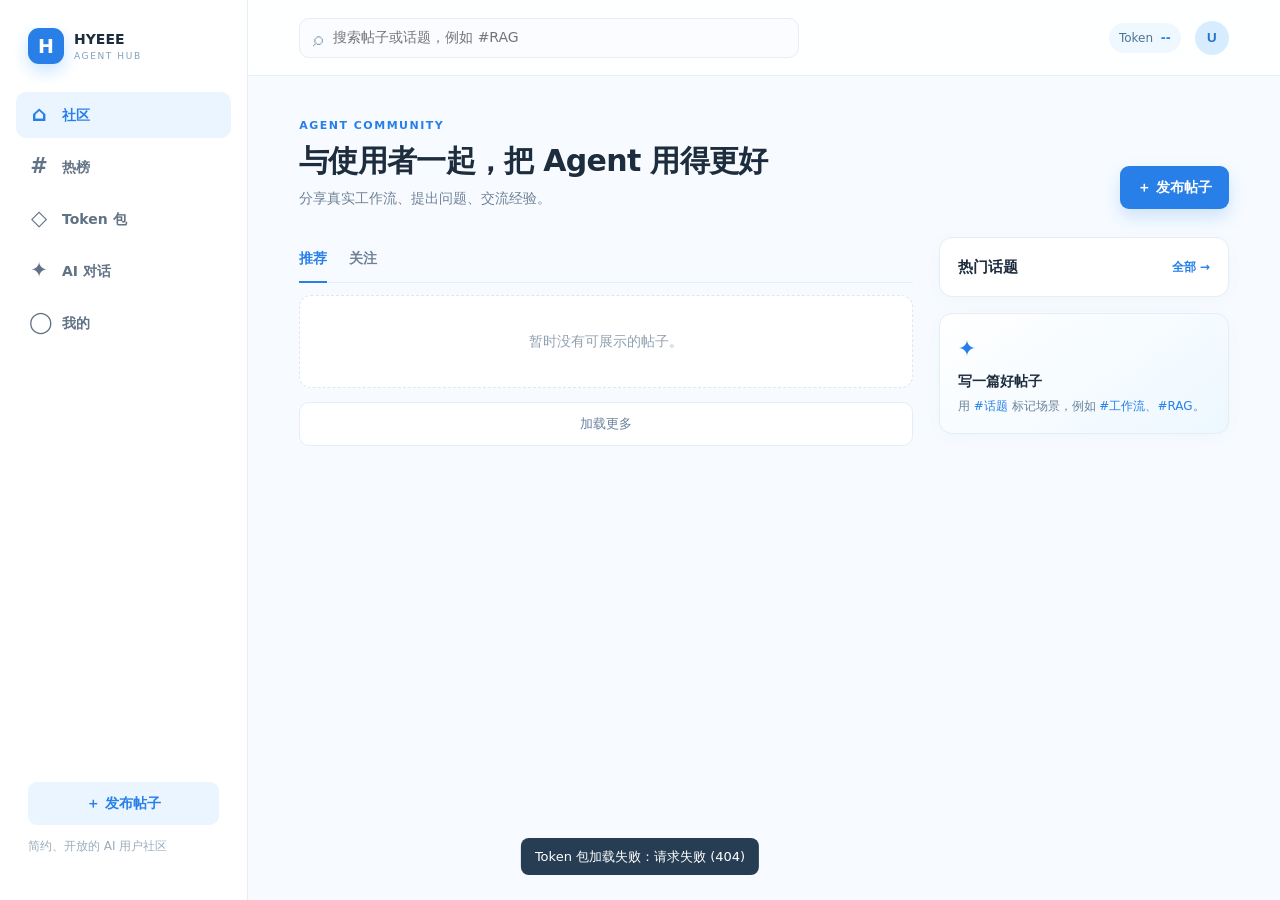
==== frontend/nginx-1.18.0/html/hmdp/agent-platform/index.html @ abf4dba1 "feat: build agent community platform" ====
<!doctype html>
<html lang="zh-CN">
<head>
  <meta charset="utf-8">
  <meta name="viewport" content="width=device-width, initial-scale=1">
  <meta name="theme-color" content="#edf7ff">
  <title>HYEEE Agent Hub</title>
  <link rel="stylesheet" href="./styles.css">
  <link rel="stylesheet" href="./token-features.css">
</head>
<body>
  <div id="app" class="app-shell">
    <aside class="sidebar">
      <a class="brand" href="#community" aria-label="HYEEE Agent Hub 首页">
        <span class="brand-mark">H</span>
        <span><b>HYEEE</b><small>AGENT HUB</small></span>
      </a>
      <nav class="nav-list" aria-label="主导航">
        <a href="#community" data-route="community"><i>⌂</i>社区</a>
        <a href="#topics" data-route="topics"><i>#</i>热榜</a>
        <a href="#tokens" data-route="tokens"><i>◇</i>Token 包</a>
        <a href="#chat" data-route="chat"><i>✦</i>AI 对话</a>
        <a href="#profile" data-route="profile"><i>◯</i>我的</a>
      </nav>
      <div class="sidebar-bottom">
        <button class="ghost-btn" id="newPostButton">＋ 发布帖子</button>
        <p>简约、开放的 AI 用户社区</p>
      </div>
    </aside>

    <main class="main-content">
      <header class="topbar">
        <button class="mobile-menu" id="mobileMenu" aria-label="打开菜单">☰</button>
        <div class="global-search"><span>⌕</span><input id="globalSearch" placeholder="搜索帖子或话题，例如 #RAG" autocomplete="off"></div>
        <div class="top-actions">
          <span class="token-chip" title="Token 余额需 Token 账户接口支持">Token <b id="headerBalance">--</b></span>
          <button class="avatar-button" id="profileButton" aria-label="个人中心">U</button>
        </div>
      </header>

      <section id="communityPage" class="page active">
        <div class="page-heading community-heading">
          <div><p class="eyebrow">AGENT COMMUNITY</p><h1>与使用者一起，把 Agent 用得更好</h1><p>分享真实工作流、提出问题、交流经验。</p></div>
          <button class="primary-btn" id="openComposer">＋ 发布帖子</button>
        </div>
        <div class="community-layout">
          <section>
            <div class="feed-tabs"><button class="active" data-feed="hot">推荐</button><button data-feed="follow">关注</button><span id="feedStatus"></span></div>
            <div id="postFeed" class="post-feed"></div>
            <button id="loadMorePosts" class="load-more">加载更多</button>
          </section>
          <aside class="right-rail">
            <div class="panel hot-panel"><div class="panel-title"><span>热门话题</span><a href="#topics">全部 →</a></div><div id="hotTopicPreview"></div></div>
            <div class="panel tip-panel"><span class="tip-icon">✦</span><b>写一篇好帖子</b><p>用 <code>#话题</code> 标记场景，例如 <code>#工作流</code>、<code>#RAG</code>。</p></div>
          </aside>
        </div>
      </section>

      <section id="topicsPage" class="page">
        <div class="page-heading"><div><p class="eyebrow">TOPIC RANKING</p><h1>话题热榜</h1><p>热度由帖子浏览、点赞与评论实时累积。</p></div></div>
        <div class="topic-layout"><section id="topicRank" class="topic-rank"></section><aside class="panel topic-explain"><b>热度说明</b><p>浏览、互动与讨论都会让相关话题获得更高热度。</p><p>点击任一话题，即可查看关联帖子。</p></aside></div>
        <section id="topicPosts" class="topic-posts hidden"><div class="section-heading"><div><p class="eyebrow">TOPIC POSTS</p><h2 id="activeTopicName">话题帖子</h2></div><button class="text-btn" id="closeTopicPosts">收起</button></div><div id="topicPostFeed" class="post-feed"></div></section>
      </section>

      <section id="tokensPage" class="page">
        <div class="page-heading"><div><p class="eyebrow">TOKEN MARKET</p><h1>优惠 Token 包</h1><p>限量抢购，兑换后可用于 AI 对话。</p></div><div class="balance-card"><span>当前 Token 余额</span><strong id="tokenBalance">--</strong><small>等待 Token 账户接口接入</small></div></div>
        <div class="notice"><span>i</span> 当前页面已复用项目的秒杀下单接口。Token 入账与订单兑换需后端提供账户能力后才会生效。</div>
        <div id="tokenPackages" class="package-grid"></div>
        <section class="token-orders panel"><div class="panel-title"><span>我的 Token 包订单</span><button id="refreshTokenOrders" class="text-btn">刷新</button></div><div id="tokenOrders" class="token-order-list"></div></section>
      </section>

      <section id="chatPage" class="page chat-page">
        <div class="chat-side"><div class="chat-brand"><span>✦</span><div><b>Agent Assistant</b><small>基于知识库的智能问答</small></div></div><button id="newChat" class="secondary-btn">＋ 新会话</button><p class="side-label">推荐提问</p><div id="quickPrompts" class="quick-prompts"></div><div class="chat-side-note">对话由已接入的 Python RAG 服务流式生成。</div></div>
        <div class="chat-workspace"><header><div><p class="eyebrow">AI WORKBENCH</p><h2 id="chatTitle">新的 AI 对话</h2></div><span id="chatStatus" class="online-status">● 在线</span></header><div id="messageList" class="message-list"></div><div class="chat-composer"><textarea id="chatInput" rows="2" placeholder="输入你的问题，Enter 发送，Shift + Enter 换行"></textarea><div><span>请勿在对话中输入敏感信息</span><button id="sendChat" class="primary-btn">发送 ↑</button></div></div></div>
      </section>

      <section id="profilePage" class="page">
        <div class="profile-hero"><div class="profile-avatar" id="profileAvatar">U</div><div><p class="eyebrow">MY SPACE</p><h1 id="profileName">我的空间</h1><p id="profileIntro">登录后查看你的帖子、收藏和 Token 使用情况。</p></div><div class="profile-actions"><button id="profileLogin" class="secondary-btn">登录</button><button id="logoutButton" class="text-btn" hidden>退出登录</button></div></div>
        <div class="profile-stats"><div><strong id="myPostCount">--</strong><span>我的帖子</span></div><div><strong>--</strong><span>收藏帖子</span></div><div><strong id="profileToken">--</strong><span>Token 余额</span></div></div>
        <div class="profile-layout"><section class="panel"><div class="panel-title"><span>我的帖子</span></div><div id="myPosts" class="mini-post-list"></div></section><aside class="panel"><div class="panel-title"><span>我的收藏</span></div><div id="myFavorites" class="mini-post-list"></div></aside></div>
      </section>
    </main>
  </div>

  <div id="composerModal" class="modal" aria-hidden="true"><div class="modal-card composer-card"><button class="modal-close" data-close="composerModal">×</button><p class="eyebrow">CREATE POST</p><h2>发布一条帖子</h2><form id="postForm"><label>标题<input name="title" maxlength="100" required placeholder="用一句话概括你的经验或问题"></label><label>内容<textarea name="content" maxlength="2000" required placeholder="分享你的 Agent 使用场景、过程和收获。输入 #话题 参与讨论。"></textarea></label><div class="form-row"><label class="upload-field">添加图片<input id="postImages" type="file" accept="image/*" multiple><span>＋ 选择图片</span></label><div id="imagePreview" class="image-preview"></div></div><p class="form-hint">可用话题格式：#RAG #提示词工程 #工作流</p><div class="form-actions"><button type="button" class="secondary-btn" data-close="composerModal">取消</button><button class="primary-btn" type="submit">发布帖子</button></div></form></div></div>
  <div id="postModal" class="modal" aria-hidden="true"><div class="modal-card detail-card"><button class="modal-close" data-close="postModal">×</button><div id="postDetail"></div></div></div>
  <div id="toast" class="toast" role="status"></div>
  <script src="./app.js"></script>
</body>
</html>
---- frontend/nginx-1.18.0/html/hmdp/agent-platform/styles.css ----
:root{--blue:#287fe8;--blue-2:#eaf5ff;--blue-3:#cfe8ff;--ink:#1d2d3e;--muted:#708196;--line:#e5edf5;--bg:#f7fbff;--card:#fff;--shadow:0 12px 32px rgba(52,103,149,.08)}*{box-sizing:border-box}body{margin:0;background:var(--bg);color:var(--ink);font:14px/1.5 Inter,"Microsoft YaHei",system-ui,sans-serif}.app-shell{min-height:100vh;padding-left:248px}.sidebar{position:fixed;z-index:10;left:0;top:0;bottom:0;width:248px;padding:28px 16px 20px;background:#fff;border-right:1px solid var(--line);display:flex;flex-direction:column}.brand{display:flex;gap:10px;align-items:center;padding:0 12px 28px;color:var(--ink);text-decoration:none}.brand-mark{display:grid;place-items:center;width:36px;height:36px;border-radius:11px;background:var(--blue);color:#fff;font-weight:800;font-size:19px;box-shadow:0 7px 17px #cae4ff}.brand b,.brand small{display:block}.brand small{font-size:9px;color:#80a0bd;letter-spacing:1.6px}.nav-list{display:grid;gap:6px}.nav-list a{height:46px;padding:0 13px;border-radius:10px;color:#607285;text-decoration:none;display:flex;align-items:center;gap:13px;font-weight:600}.nav-list a:hover,.nav-list a.active{background:var(--blue-2);color:var(--blue)}.nav-list i{font-style:normal;font-size:21px;width:20px;text-align:center}.sidebar-bottom{margin-top:auto;padding:12px}.ghost-btn,.secondary-btn,.primary-btn,.text-btn{border:0;border-radius:9px;font:inherit;font-weight:700;cursor:pointer}.ghost-btn{width:100%;padding:11px;background:var(--blue-2);color:var(--blue)}.sidebar-bottom p{font-size:12px;color:#9badbe;line-height:1.6}.main-content{min-width:0}.topbar{height:76px;padding:0 clamp(20px,4vw,62px);display:flex;gap:20px;align-items:center;background:rgba(255,255,255,.84);backdrop-filter:blur(10px);border-bottom:1px solid var(--line);position:sticky;top:0;z-index:5}.global-search{width:min(500px,56vw);height:40px;padding:0 13px;display:flex;align-items:center;gap:8px;border:1px solid var(--line);border-radius:10px;background:#fafcff}.global-search span{font-size:20px;color:#8ba2b9}.global-search input{width:100%;border:0;outline:0;background:transparent;color:var(--ink);font:inherit}.top-actions{margin-left:auto;display:flex;align-items:center;gap:14px}.token-chip{padding:6px 10px;border-radius:99px;background:#f0f8ff;color:#4c7397;font-size:12px}.token-chip b{color:var(--blue);margin-left:4px}.avatar-button{width:34px;height:34px;border:0;border-radius:50%;background:#d8ecff;color:#2472c9;font-weight:800;cursor:pointer}.mobile-menu{display:none;border:0;background:transparent;font-size:21px}.page{display:none;max-width:1360px;margin:auto;padding:42px clamp(20px,4vw,62px) 70px}.page.active{display:block}.page-heading{display:flex;justify-content:space-between;align-items:flex-end;gap:25px;margin-bottom:28px}.page-heading h1{margin:3px 0 5px;font-size:30px;letter-spacing:-.7px}.page-heading p:not(.eyebrow){margin:0;color:var(--muted)}.eyebrow{margin:0;color:var(--blue);font-size:11px;font-weight:800;letter-spacing:1.5px}.primary-btn{padding:11px 17px;background:var(--blue);color:#fff;box-shadow:0 8px 18px rgba(40,127,232,.2)}.primary-btn:disabled{opacity:.55;cursor:not-allowed}.secondary-btn{padding:10px 14px;background:#f0f7ff;color:#3177bf}.text-btn{padding:5px;background:transparent;color:var(--blue)}.community-layout{display:grid;grid-template-columns:minmax(0,1fr) 290px;gap:26px}.feed-tabs{height:46px;margin-bottom:12px;border-bottom:1px solid var(--line);display:flex;align-items:flex-start;gap:22px}.feed-tabs button{height:46px;padding:0;border:0;border-bottom:2px solid transparent;background:transparent;color:var(--muted);font:inherit;font-weight:700;cursor:pointer}.feed-tabs button.active{color:var(--blue);border-color:var(--blue)}#feedStatus{margin-left:auto;color:#97a8ba;font-size:12px;padding:12px 0}.post-feed{display:grid;gap:14px}.post-card{padding:20px;background:var(--card);border:1px solid var(--line);border-radius:14px;box-shadow:0 5px 18px rgba(52,103,149,.035)}.post-author{display:flex;align-items:center;gap:10px}.user-avatar{width:36px;height:36px;border-radius:50%;background:#d9eeff;color:#287fe8;display:grid;place-items:center;font-weight:800;overflow:hidden}.user-avatar img{width:100%;height:100%;object-fit:cover}.author-meta{min-width:0}.author-meta b,.author-meta span{display:block}.author-meta span{color:#91a0b1;font-size:12px}.post-title{margin:15px 0 7px;font-size:17px;line-height:1.45;cursor:pointer}.post-content{margin:0;color:#596b80;white-space:pre-wrap;display:-webkit-box;-webkit-line-clamp:3;-webkit-box-orient:vertical;overflow:hidden}.post-images{display:flex;gap:7px;margin-top:13px;overflow:hidden}.post-images img{width:104px;height:78px;border-radius:8px;object-fit:cover}.tag-row{display:flex;flex-wrap:wrap;gap:6px;margin-top:12px}.topic-tag{padding:3px 8px;border:0;border-radius:6px;background:#edf7ff;color:#377fc7;font:12px inherit;cursor:pointer}.post-actions{margin-top:15px;padding-top:12px;border-top:1px solid #eef3f7;display:flex;gap:6px}.post-action{padding:5px 10px;border:0;border-radius:7px;background:transparent;color:#7b8da0;font:inherit;cursor:pointer}.post-action:hover,.post-action.liked{background:#edf7ff;color:var(--blue)}.load-more{width:100%;padding:12px;border:1px solid var(--line);border-radius:10px;background:white;color:#68829d;cursor:pointer;margin-top:14px}.right-rail{display:grid;gap:16px;align-content:start}.panel{padding:18px;background:#fff;border:1px solid var(--line);border-radius:13px;box-shadow:0 4px 16px rgba(52,103,149,.035)}.panel-title{display:flex;justify-content:space-between;align-items:center;font-weight:800;font-size:15px}.panel-title a{color:var(--blue);font-size:12px;text-decoration:none}.hot-topic{display:flex;gap:9px;align-items:center;padding:12px 0;border-bottom:1px solid #eff4f8;cursor:pointer}.hot-topic:last-child{border:0}.rank-no{width:21px;color:#94a8ba;font-weight:800}.hot-topic:nth-child(-n+3) .rank-no{color:var(--blue)}.topic-copy{min-width:0;flex:1}.topic-copy b{display:block;overflow:hidden;text-overflow:ellipsis;white-space:nowrap}.topic-copy span{font-size:11px;color:#91a1b2}.tip-panel{background:linear-gradient(145deg,#fff,#edf8ff)}.tip-icon{color:var(--blue);font-size:22px}.tip-panel b{display:block;margin-top:6px}.tip-panel p{margin:5px 0 0;color:#6b8299;font-size:12px}.tip-panel code{color:var(--blue);font:inherit}.topic-layout{display:grid;grid-template-columns:minmax(0,1fr) 270px;gap:22px}.topic-rank{background:white;border:1px solid var(--line);border-radius:14px;overflow:hidden}.topic-rank-row{display:grid;grid-template-columns:50px 1fr auto;gap:15px;align-items:center;padding:16px 20px;border-bottom:1px solid #edf2f6;cursor:pointer}.topic-rank-row:hover{background:#f8fcff}.topic-rank-row:last-child{border-bottom:0}.big-rank{font-size:18px;font-weight:800;color:#a5b4c4}.topic-rank-row:nth-child(-n+3) .big-rank{color:var(--blue)}.topic-rank-row b,.topic-rank-row span{display:block}.topic-rank-row span{color:#8ca0b4;font-size:12px}.topic-heat{color:#4d84b9;font-size:12px}.topic-explain{height:max-content;color:#6e8296}.topic-explain b{color:var(--ink)}.topic-posts{margin-top:30px}.hidden{display:none}.section-heading{display:flex;justify-content:space-between;align-items:end;margin-bottom:14px}.section-heading h2{margin:2px 0 0}.balance-card{min-width:205px;padding:13px 17px;border:1px solid #d8ebfc;border-radius:12px;background:#f1f9ff}.balance-card span,.balance-card small{display:block;color:#7694ae;font-size:11px}.balance-card strong{display:block;color:var(--blue);font-size:25px;line-height:1.2}.notice{margin-bottom:20px;padding:12px 14px;border:1px solid #d7ebfb;border-radius:10px;background:#f3faff;color:#5e83a7;font-size:12px}.notice span{display:inline-grid;place-items:center;width:16px;height:16px;margin-right:5px;border-radius:50%;background:#94c8f5;color:white;font-weight:800}.package-grid{display:grid;grid-template-columns:repeat(3,minmax(0,1fr));gap:16px}.package-card{position:relative;padding:23px;border:1px solid var(--line);border-radius:14px;background:#fff;overflow:hidden}.package-card.featured{border-color:#9dcdf8;box-shadow:var(--shadow)}.package-card.featured:before{content:"推荐";position:absolute;right:-23px;top:12px;width:86px;text-align:center;transform:rotate(38deg);background:#dcefff;color:#3684d0;font-size:11px}.package-card .pack-tag{color:#6190be;font-size:12px}.package-card h2{margin:8px 0 0;font-size:25px}.package-card h2 small{font-size:13px;color:#6d8297}.package-card p{min-height:40px;color:#788ca0;font-size:12px}.package-price{margin:17px 0;font-weight:800;font-size:22px;color:#256fc5}.package-price small{font-size:12px;color:#86a0b7}.package-meta{display:flex;justify-content:space-between;margin-bottom:16px;color:#8093a7;font-size:12px}.package-card button{width:100%}.chat-page{max-width:none;padding:0;height:calc(100vh - 76px);display:none;grid-template-columns:260px minmax(0,1fr)}.chat-page.active{display:grid}.chat-side{padding:25px 18px;border-right:1px solid var(--line);background:#fbfdff;display:flex;flex-direction:column}.chat-brand{display:flex;gap:10px;align-items:center;margin-bottom:20px}.chat-brand>span{display:grid;place-items:center;width:31px;height:31px;border-radius:9px;background:#e1f1ff;color:var(--blue)}.chat-brand b,.chat-brand small{display:block}.chat-brand small{font-size:11px;color:#8195a9}.chat-side .secondary-btn{text-align:left}.side-label{margin:25px 8px 9px;color:#91a3b5;font-size:11px;font-weight:800;letter-spacing:1px}.quick-prompts{display:grid;gap:6px}.quick-prompts button{padding:9px;border:0;border-radius:8px;background:transparent;text-align:left;color:#60768c;font:12px/1.5 inherit;cursor:pointer}.quick-prompts button:hover{background:#ecf6ff;color:#2b78c4}.chat-side-note{margin-top:auto;padding:12px;color:#8ba0b5;border-radius:9px;background:#f1f8ff;font-size:11px}.chat-workspace{min-width:0;display:grid;grid-template-rows:auto 1fr auto;background:#fff}.chat-workspace header{padding:18px 25px;border-bottom:1px solid var(--line);display:flex;justify-content:space-between;align-items:center}.chat-workspace h2{margin:1px 0 0;font-size:18px}.online-status{color:#439878;font-size:12px}.message-list{padding:26px max(5vw,30px);overflow-y:auto;background:linear-gradient(#fbfdff,#fff)}.welcome-chat{max-width:650px;margin:11vh auto}.welcome-chat h1{font-size:28px;margin:10px 0}.welcome-chat p{color:#708398}.message{max-width:min(760px,85%);margin-bottom:20px;display:flex;gap:10px}.message.user{margin-left:auto;flex-direction:row-reverse}.message-avatar{flex:0 0 31px;height:31px;border-radius:9px;background:#dff0ff;color:#287fe8;display:grid;place-items:center;font-size:12px;font-weight:800}.message.user .message-avatar{border-radius:50%;background:#eaf2f8;color:#617d94}.bubble{padding:11px 14px;border:1px solid #e6eef5;border-radius:4px 12px 12px 12px;background:white;color:#374e65;white-space:pre-wrap;word-break:break-word}.message.user .bubble{border:0;border-radius:12px 4px 12px 12px;background:#e9f5ff;color:#275f92}.message-label{display:block;margin-bottom:5px;color:#7f96aa;font-size:10px;font-weight:700}.thinking{margin-bottom:7px;padding:7px 9px;border-left:2px solid #b8dcfb;background:#f5faff;color:#7290aa;font-size:12px}.chat-composer{margin:0 25px 22px;padding:10px 11px;border:1px solid #cbdfee;border-radius:12px;background:#fff;box-shadow:0 8px 24px rgba(48,100,150,.09)}.chat-composer:focus-within{border-color:#7bb9f1}.chat-composer textarea{display:block;width:100%;border:0;outline:0;resize:none;font:14px/1.55 inherit;color:var(--ink)}.chat-composer>div{display:flex;align-items:center;justify-content:space-between;margin-top:6px}.chat-composer span{color:#9aabba;font-size:11px}.chat-composer .primary-btn{padding:8px 13px}.profile-hero{display:flex;align-items:center;gap:18px;padding:30px;background:linear-gradient(120deg,#fff,#eff8ff);border:1px solid #dcecf8;border-radius:15px}.profile-avatar{width:66px;height:66px;display:grid;place-items:center;border-radius:50%;background:#d8edff;color:#287fe8;font-size:24px;font-weight:800}.profile-hero h1{margin:2px 0;font-size:25px}.profile-hero p:not(.eyebrow){margin:0;color:#71859a}.profile-hero .secondary-btn{margin-left:auto}.profile-stats{display:grid;grid-template-columns:repeat(3,1fr);gap:14px;margin:20px 0}.profile-stats div{padding:17px;background:#fff;border:1px solid var(--line);border-radius:12px}.profile-stats strong,.profile-stats span{display:block}.profile-stats strong{font-size:21px;color:#357dc5}.profile-stats span{color:#8296a9;font-size:12px}.profile-layout{display:grid;grid-template-columns:1.35fr 1fr;gap:18px}.mini-post-list{margin-top:9px}.mini-post{padding:12px 0;border-bottom:1px solid #eff3f6;cursor:pointer}.mini-post:last-child{border:0}.mini-post b,.mini-post span{display:block}.mini-post span{margin-top:3px;color:#8ca0b2;font-size:11px}.empty-state{padding:35px 10px 20px;text-align:center;color:#8aa0b3}.empty-state>span{display:block;font-size:25px;color:#9dc9ef}.empty-state b{display:block;margin-top:7px;color:#66819b}.empty-state p{font-size:12px}.modal{position:fixed;z-index:30;inset:0;padding:20px;background:rgba(17,43,65,.35);display:none;align-items:center;justify-content:center}.modal.open{display:flex}.modal-card{position:relative;width:min(620px,100%);max-height:90vh;overflow:auto;padding:26px;background:white;border-radius:16px;box-shadow:0 24px 60px rgba(10,35,55,.2)}.modal-close{position:absolute;right:15px;top:12px;border:0;background:transparent;color:#8da0b1;font-size:26px;cursor:pointer}.modal-card h2{margin:4px 0 22px}.composer-card label{display:block;margin:14px 0 5px;color:#5e748a;font-size:12px;font-weight:700}.composer-card input:not([type=file]),.composer-card textarea{width:100%;margin-top:6px;padding:10px 11px;border:1px solid #dbe6ee;border-radius:8px;outline:0;font:14px inherit}.composer-card textarea{min-height:150px;resize:vertical}.composer-card input:focus,.composer-card textarea:focus{border-color:#82bdf1}.form-row{display:flex;align-items:flex-end;gap:10px}.upload-field input{display:none}.upload-field span{display:inline-block;margin-top:6px;padding:8px 10px;border:1px dashed #a9cee9;border-radius:8px;background:#f7fcff;color:#3b83c8;cursor:pointer}.image-preview{display:flex;gap:4px;overflow:hidden}.image-preview img{width:38px;height:38px;border-radius:5px;object-fit:cover}.form-hint{color:#91a4b6;font-size:12px}.form-actions{display:flex;justify-content:flex-end;gap:9px;margin-top:19px}.detail-card{width:min(760px,100%)}.detail-card .post-card{padding:0;border:0;box-shadow:none}.detail-comments{margin-top:22px;padding-top:17px;border-top:1px solid var(--line)}.detail-comments h3{font-size:16px}.comment{display:flex;gap:9px;padding:12px 0;border-bottom:1px solid #eff3f6}.comment .user-avatar{width:29px;height:29px;font-size:11px}.comment b,.comment p,.comment time{display:block;margin:0}.comment p{color:#536c82}.comment time{color:#98a9b8;font-size:11px}.comment-form{display:flex;gap:8px;margin-top:14px}.comment-form input{min-width:0;flex:1;padding:9px 10px;border:1px solid #dce7ef;border-radius:8px;outline:0}.comment-form button{padding:0 12px}.toast{position:fixed;z-index:50;left:50%;bottom:25px;transform:translate(-50%,20px);padding:9px 14px;border-radius:8px;background:#263d53;color:white;font-size:13px;opacity:0;pointer-events:none;transition:.2s}.toast.show{opacity:1;transform:translate(-50%,0)}.empty-feed{padding:35px;text-align:center;color:#91a2b2;background:#fff;border:1px dashed #dce7ef;border-radius:12px}@media(max-width:980px){.app-shell{padding-left:0}.sidebar{transform:translateX(-100%);transition:.2s}.sidebar.open{transform:translateX(0);box-shadow:8px 0 25px #aac2d633}.mobile-menu{display:block}.community-layout,.topic-layout{grid-template-columns:1fr}.right-rail{grid-template-columns:1fr 1fr}.chat-page.active{grid-template-columns:1fr}.chat-side{display:none}.package-grid{grid-template-columns:repeat(2,1fr)}}@media(max-width:620px){.topbar{padding:0 16px;gap:10px}.global-search{width:auto;flex:1}.token-chip{display:none}.page{padding:28px 16px 50px}.page-heading{align-items:flex-start}.page-heading h1{font-size:25px}.community-heading .primary-btn{display:none}.right-rail{grid-template-columns:1fr}.package-grid,.profile-layout{grid-template-columns:1fr}.profile-hero{align-items:flex-start;flex-wrap:wrap}.profile-hero .secondary-btn{margin-left:84px}.profile-stats{gap:8px}.profile-stats div{padding:12px}.chat-page{height:calc(100vh - 76px)}.message-list{padding:18px 14px}.chat-composer{margin:0 12px 12px}.chat-workspace header{padding:14px}.post-images img{width:82px;height:62px}.topic-rank-row{padding:14px 12px;grid-template-columns:34px 1fr auto}}
---- frontend/nginx-1.18.0/html/hmdp/agent-platform/token-features.css ----
.token-orders{margin-top:22px}.token-order-list{margin-top:10px}.token-order{display:flex;align-items:center;gap:12px;padding:12px 0;border-bottom:1px solid #edf2f6}.token-order:last-child{border-bottom:0}.token-order-copy{min-width:0;flex:1}.token-order-copy b,.token-order-copy span{display:block}.token-order-copy span{color:#8ca0b2;font-size:11px}.token-order-amount{color:#347ec7;font-weight:800}.token-order .secondary-btn{padding:7px 10px;font-size:12px}.profile-actions{margin-left:auto;display:flex;align-items:center;gap:8px}.profile-actions .text-btn{color:#7b8ea1}.profile-actions .secondary-btn{margin-left:0}@media(max-width:620px){.profile-actions{margin-left:84px}}
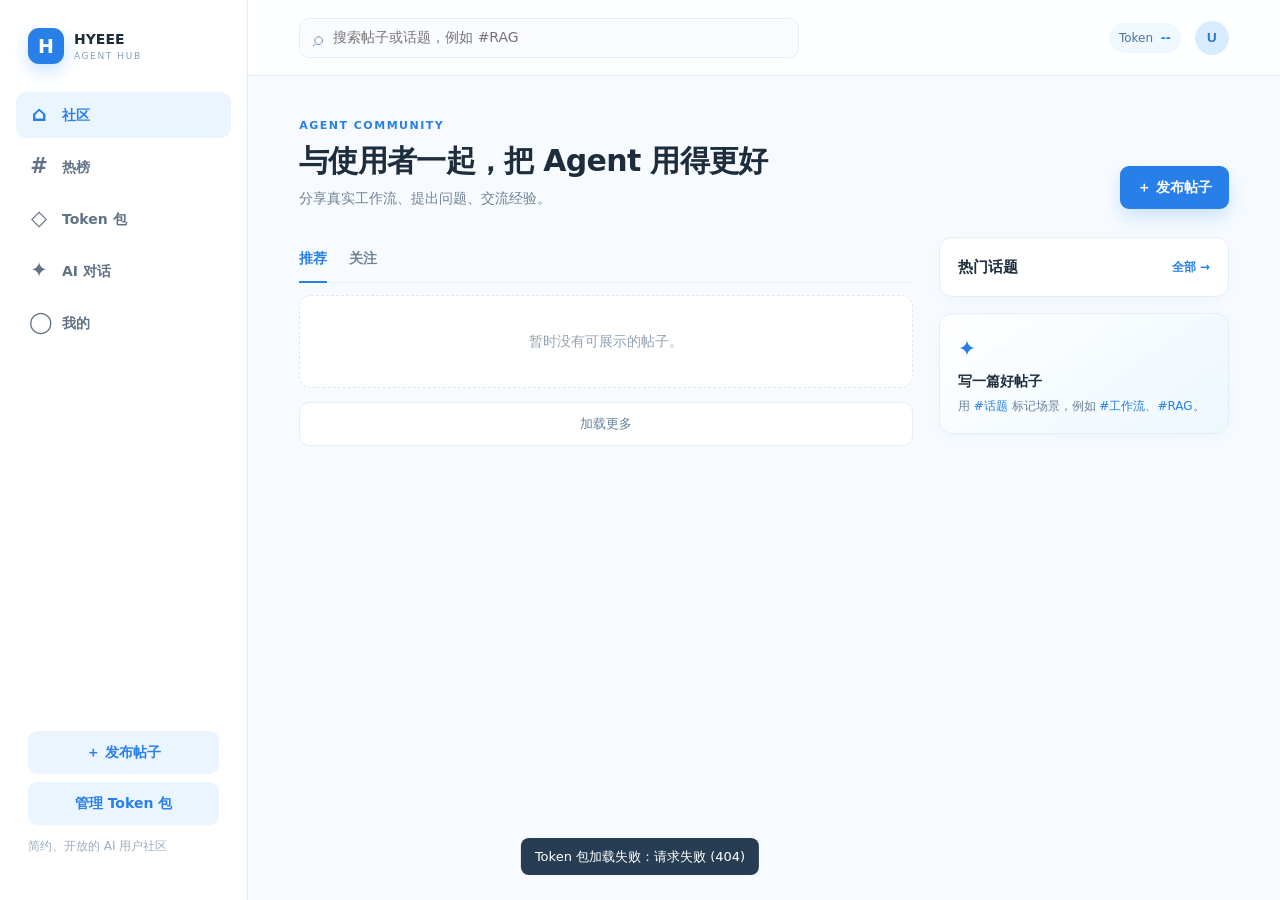
==== commit 617958fe: "feat: add token pack administration and sale flow" ====
--- a/frontend/nginx-1.18.0/html/hmdp/agent-platform/index.html
+++ b/frontend/nginx-1.18.0/html/hmdp/agent-platform/index.html
@@ -7,6 +7,7 @@
   <title>HYEEE Agent Hub</title>
   <link rel="stylesheet" href="./styles.css">
   <link rel="stylesheet" href="./token-features.css">
+  <link rel="stylesheet" href="./purchase-quantity.css">
 </head>
 <body>
   <div id="app" class="app-shell">
@@ -24,6 +25,7 @@
       </nav>
       <div class="sidebar-bottom">
         <button class="ghost-btn" id="newPostButton">＋ 发布帖子</button>
+        <a class="ghost-btn admin-entry" href="./admin.html">管理 Token 包</a>
         <p>简约、开放的 AI 用户社区</p>
       </div>
     </aside>
--- a/frontend/nginx-1.18.0/html/hmdp/agent-platform/purchase-quantity.css
+++ b/frontend/nginx-1.18.0/html/hmdp/agent-platform/purchase-quantity.css
@@ -0,0 +1 @@
+.admin-entry{display:block;margin-top:8px;text-align:center;text-decoration:none}.package-quantity{display:flex;align-items:center;justify-content:space-between;gap:8px;margin:12px 0;color:#7891a6;font-size:12px}.package-quantity input{width:64px;padding:6px 7px;border:1px solid #d7e6f1;border-radius:7px;color:#376f9f;font:inherit}.sale-countdown{margin:0 0 10px;padding:7px 9px;border-radius:7px;background:#eef8ff;color:#357fc9;font-size:12px;font-weight:700}.sale-countdown.upcoming{background:#f0f6fb;color:#68839c}.sale-countdown.ended,.sale-countdown.sold-out{background:#f0f2f4;color:#7f8b96}.package-card.sale-closed{background:#fafcfd}.package-card .sale-disabled{background:#aeb9c3!important;box-shadow:none;cursor:not-allowed}
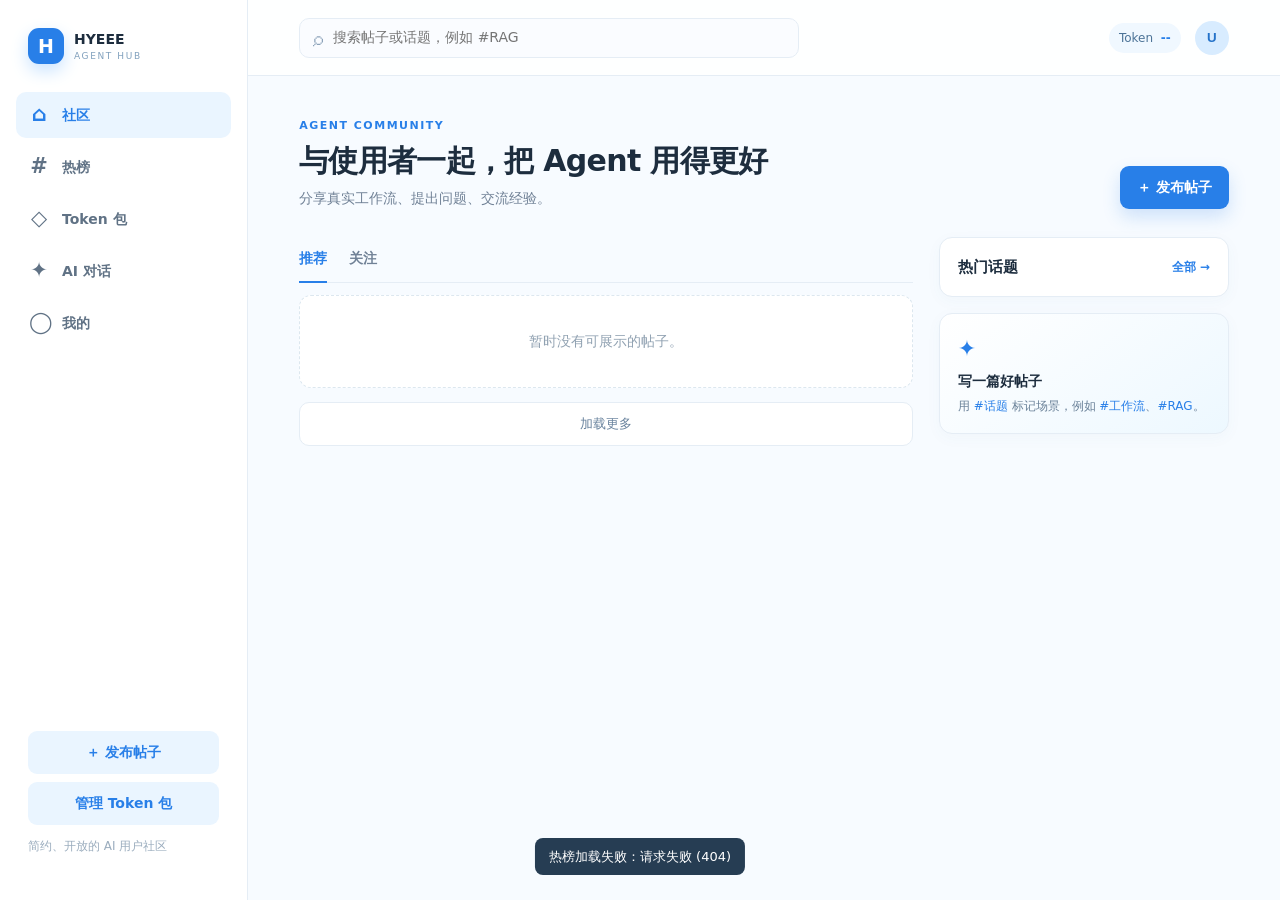
==== commit 3523078c: "feat: add token pack payment confirmation" ====
--- a/frontend/nginx-1.18.0/html/hmdp/agent-platform/index.html
+++ b/frontend/nginx-1.18.0/html/hmdp/agent-platform/index.html
@@ -86,6 +86,7 @@
 
   <div id="composerModal" class="modal" aria-hidden="true"><div class="modal-card composer-card"><button class="modal-close" data-close="composerModal">×</button><p class="eyebrow">CREATE POST</p><h2>发布一条帖子</h2><form id="postForm"><label>标题<input name="title" maxlength="100" required placeholder="用一句话概括你的经验或问题"></label><label>内容<textarea name="content" maxlength="2000" required placeholder="分享你的 Agent 使用场景、过程和收获。输入 #话题 参与讨论。"></textarea></label><div class="form-row"><label class="upload-field">添加图片<input id="postImages" type="file" accept="image/*" multiple><span>＋ 选择图片</span></label><div id="imagePreview" class="image-preview"></div></div><p class="form-hint">可用话题格式：#RAG #提示词工程 #工作流</p><div class="form-actions"><button type="button" class="secondary-btn" data-close="composerModal">取消</button><button class="primary-btn" type="submit">发布帖子</button></div></form></div></div>
   <div id="postModal" class="modal" aria-hidden="true"><div class="modal-card detail-card"><button class="modal-close" data-close="postModal">×</button><div id="postDetail"></div></div></div>
+  <div id="paymentModal" class="modal" aria-hidden="true"><div class="modal-card payment-card"><button class="modal-close" data-close="paymentModal">×</button><p class="eyebrow">SIMULATED PAYMENT</p><h2>确认支付</h2><p class="payment-hint">当前为模拟支付；确认后才会创建 Token 包订单并扣减库存。</p><div class="payment-summary"><span>Token 包</span><b id="paymentPackageTitle">--</b><span>购买数量</span><b id="paymentQuantity">--</b><span>应付金额</span><strong id="paymentAmount">--</strong></div><div class="form-actions"><button class="secondary-btn" type="button" data-close="paymentModal">取消</button><button id="confirmPayment" class="primary-btn" type="button">确认支付</button></div></div></div>
   <div id="toast" class="toast" role="status"></div>
   <script src="./app.js"></script>
 </body>
--- a/frontend/nginx-1.18.0/html/hmdp/agent-platform/purchase-quantity.css
+++ b/frontend/nginx-1.18.0/html/hmdp/agent-platform/purchase-quantity.css
@@ -1 +1 @@
-.admin-entry{display:block;margin-top:8px;text-align:center;text-decoration:none}.package-quantity{display:flex;align-items:center;justify-content:space-between;gap:8px;margin:12px 0;color:#7891a6;font-size:12px}.package-quantity input{width:64px;padding:6px 7px;border:1px solid #d7e6f1;border-radius:7px;color:#376f9f;font:inherit}.sale-countdown{margin:0 0 10px;padding:7px 9px;border-radius:7px;background:#eef8ff;color:#357fc9;font-size:12px;font-weight:700}.sale-countdown.upcoming{background:#f0f6fb;color:#68839c}.sale-countdown.ended,.sale-countdown.sold-out{background:#f0f2f4;color:#7f8b96}.package-card.sale-closed{background:#fafcfd}.package-card .sale-disabled{background:#aeb9c3!important;box-shadow:none;cursor:not-allowed}
+.admin-entry{display:block;margin-top:8px;text-align:center;text-decoration:none}.package-quantity{display:flex;align-items:center;justify-content:space-between;gap:8px;margin:12px 0;color:#7891a6;font-size:12px}.package-quantity input{width:64px;padding:6px 7px;border:1px solid #d7e6f1;border-radius:7px;color:#376f9f;font:inherit}.sale-countdown{margin:0 0 10px;padding:7px 9px;border-radius:7px;background:#eef8ff;color:#357fc9;font-size:12px;font-weight:700}.sale-countdown.upcoming{background:#f0f6fb;color:#68839c}.sale-countdown.ended,.sale-countdown.sold-out{background:#f0f2f4;color:#7f8b96}.package-card.sale-closed{background:#fafcfd}.package-card .sale-disabled{background:#aeb9c3!important;box-shadow:none;cursor:not-allowed}.payment-card{max-width:430px}.payment-card h2{margin-bottom:8px}.payment-hint{margin:0 0 20px;color:#71869b;font-size:13px}.payment-summary{display:grid;grid-template-columns:1fr auto;gap:12px;padding:17px;border:1px solid #dbeaf6;border-radius:11px;background:#f8fcff}.payment-summary span{color:#7890a5;font-size:12px}.payment-summary b{color:#3d5973;text-align:right}.payment-summary strong{color:#287fe8;font-size:18px;text-align:right}
